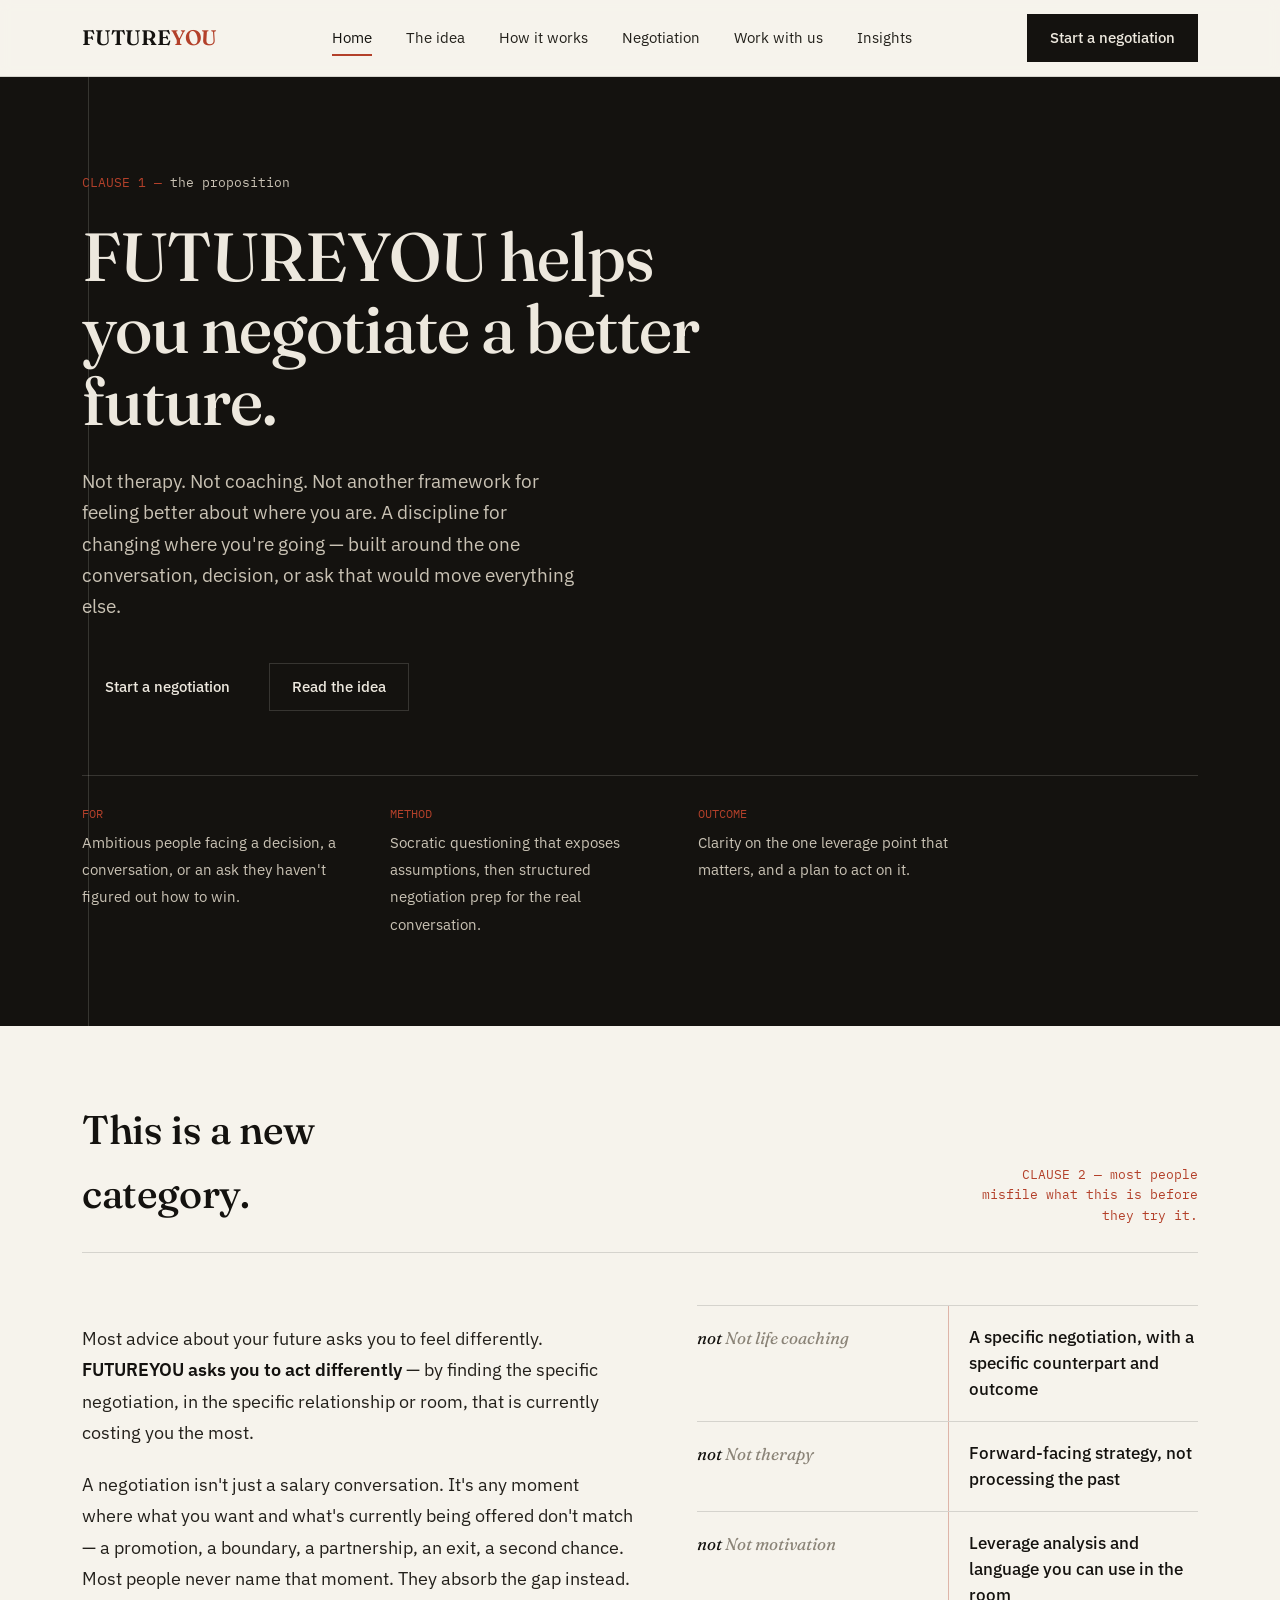
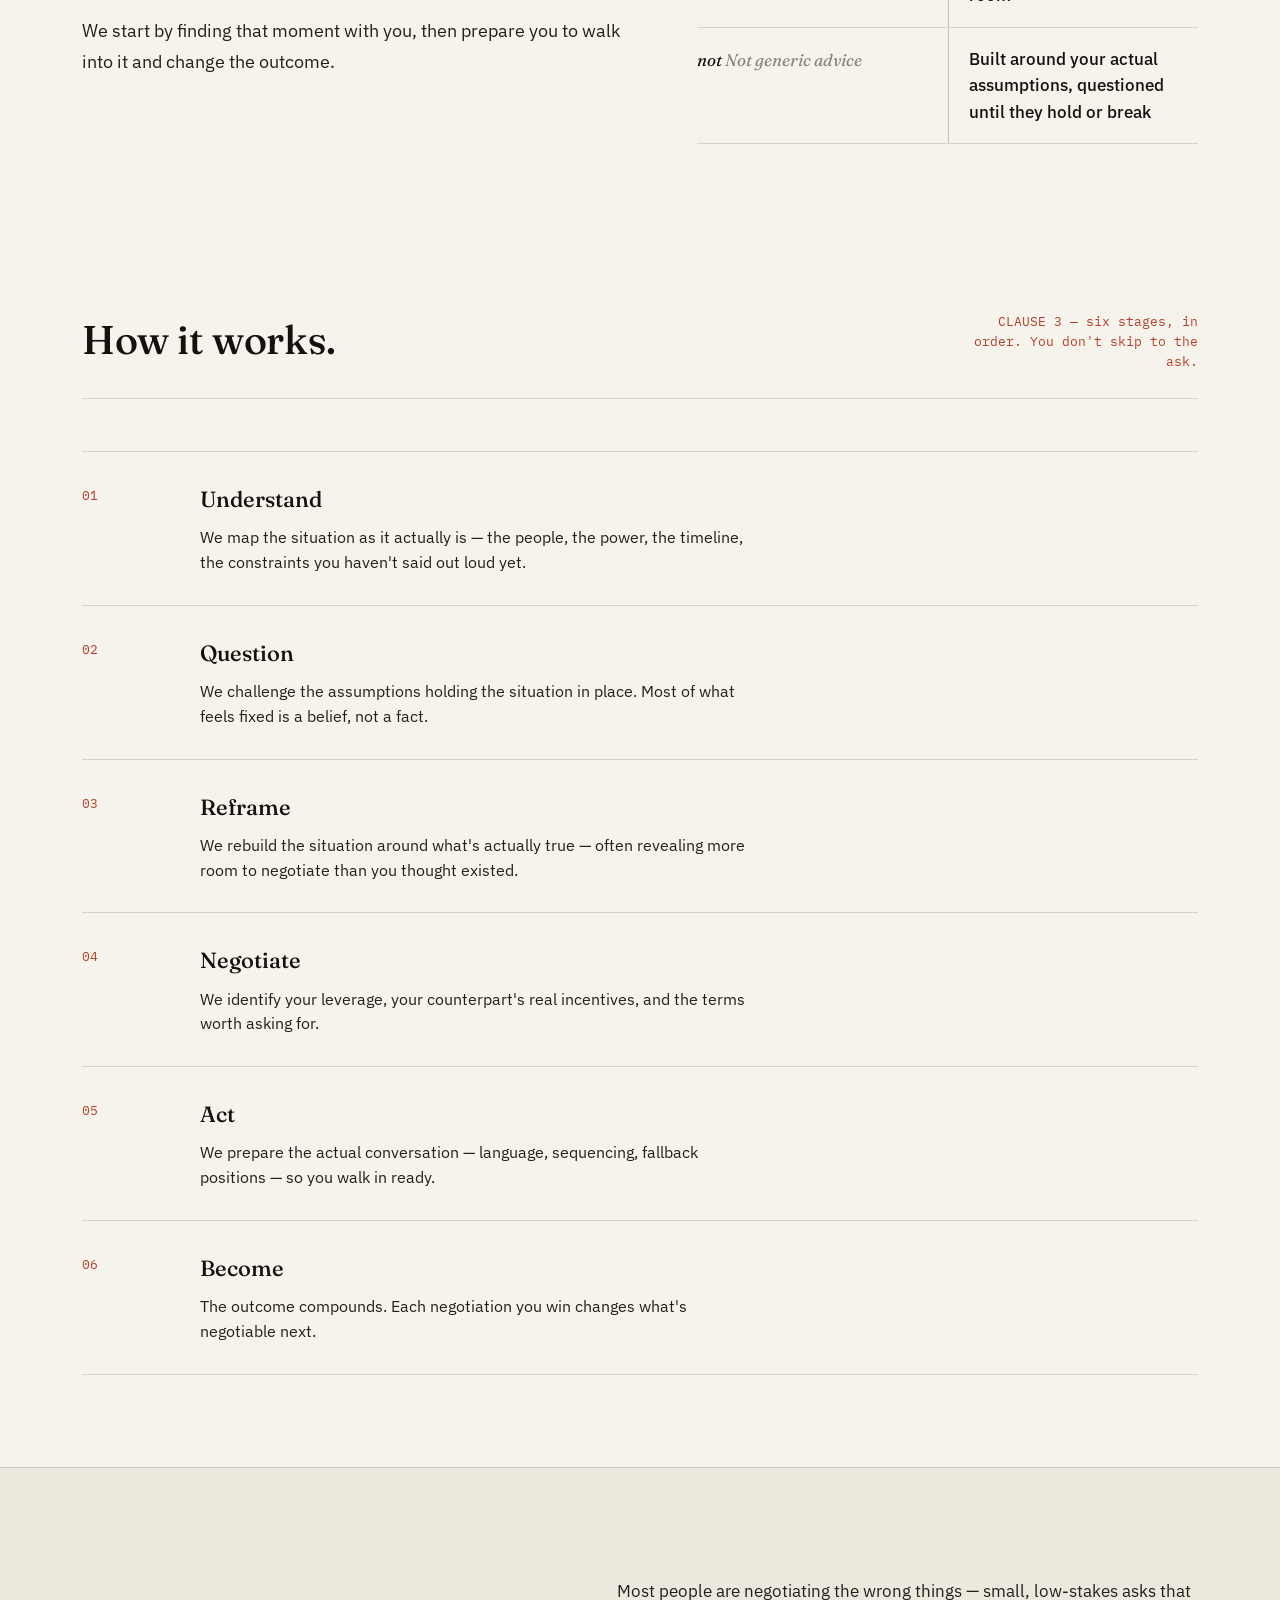
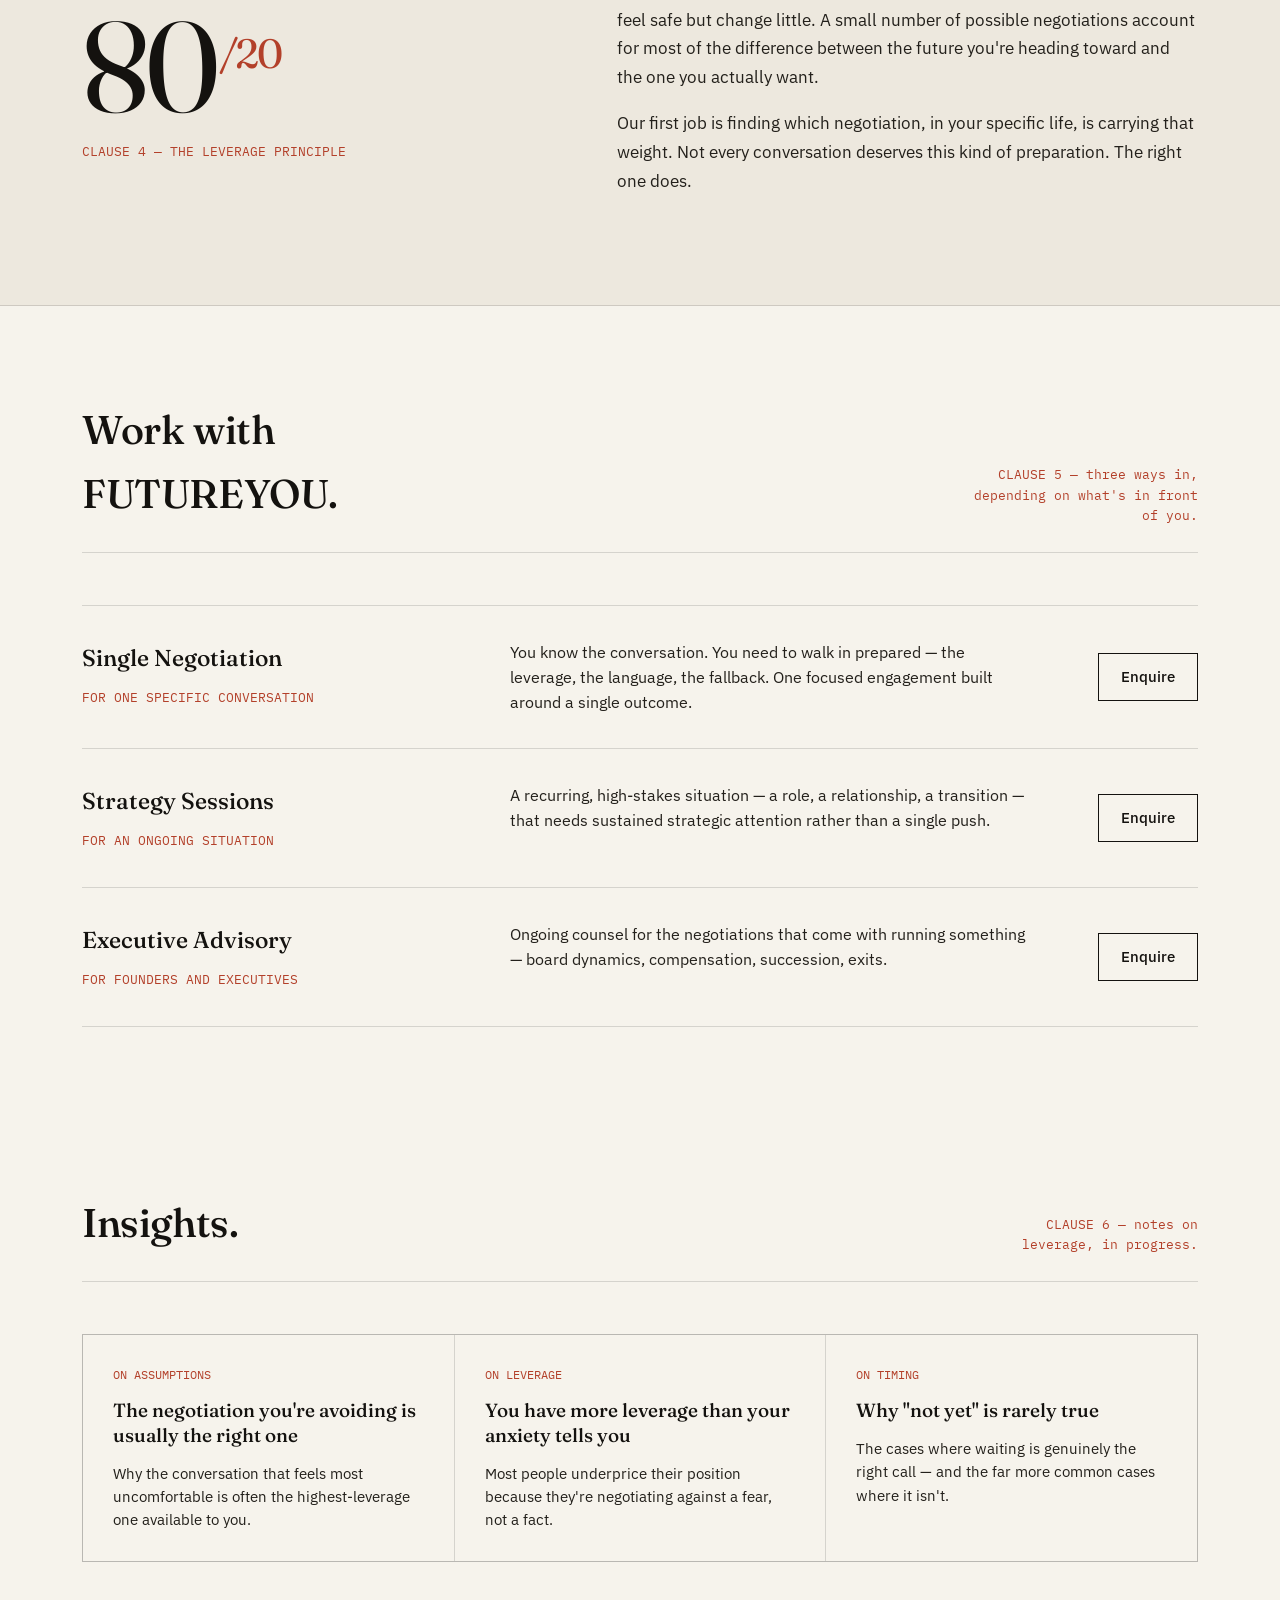
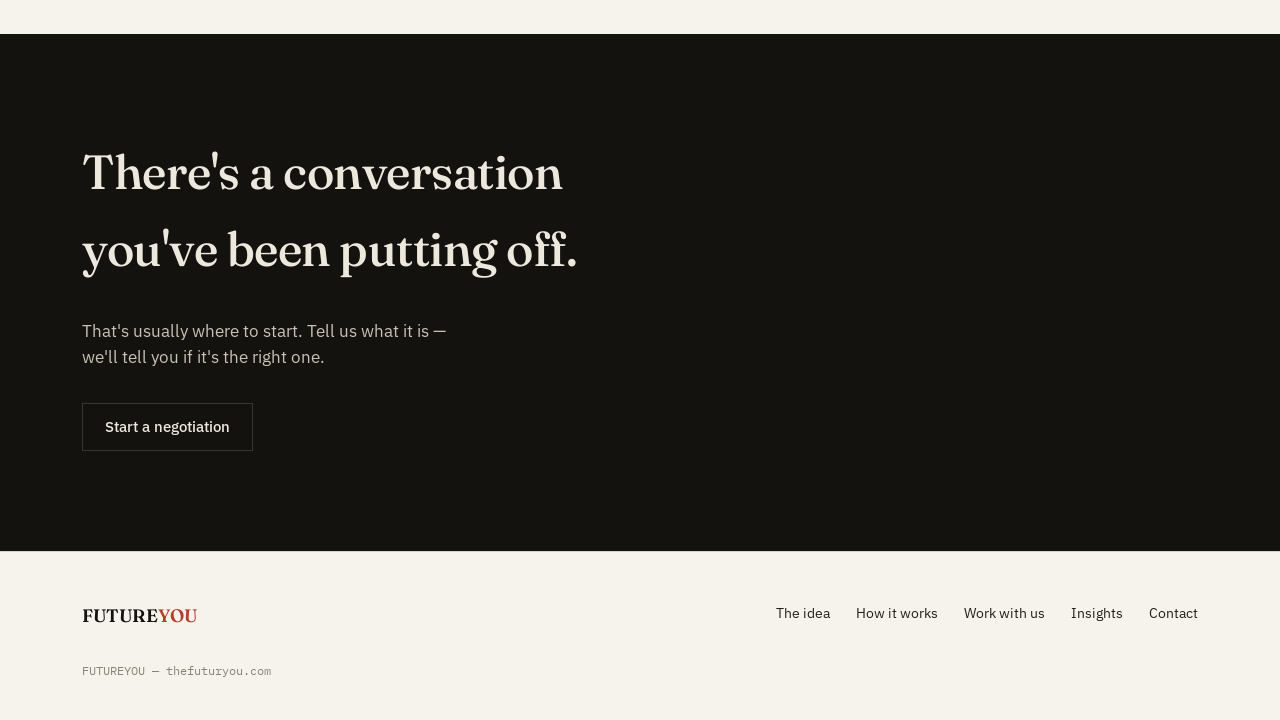
==== index.html @ 46d6e70e "Add files via upload" ====
<!DOCTYPE html>
<html lang="en">
<head>
<meta charset="UTF-8">
<meta name="viewport" content="width=device-width, initial-scale=1.0">
<title>FUTUREYOU — Negotiate a better future</title>
<meta name="description" content="FUTUREYOU helps ambitious people find the one negotiation that changes everything, then prepares them to win it.">
<link rel="preconnect" href="https://fonts.googleapis.com">
<link href="https://fonts.googleapis.com/css2?family=Fraunces:opsz,wght@9..144,400;9..144,500;9..144,600&family=IBM+Plex+Sans:wght@400;500;600&family=IBM+Plex+Mono:wght@400;500&display=swap" rel="stylesheet">
<link rel="stylesheet" href="style.css">
</head>
<body>

<header class="site">
  <div class="wrap nav-row">
    <a class="wordmark" href="index.html">FUTURE<span>YOU</span></a>
    <button class="menu-toggle" aria-expanded="false" aria-controls="nav-links" onclick="const n=document.getElementById('nav-links');const open=n.classList.toggle('open');this.setAttribute('aria-expanded',open);">MENU</button>
    <nav class="links" id="nav-links">
      <a class="current" href="index.html">Home</a>
      <a href="index.html#idea">The idea</a>
      <a href="index.html#how">How it works</a>
      <a href="index.html#negotiation">Negotiation</a>
      <a href="index.html#work">Work with us</a>
      <a href="index.html#insights">Insights</a>
    </nav>
    <a class="btn btn-solid nav-cta" href="contact.html">Start a negotiation</a>
  </div>
</header>

<section class="hero">
  <div class="hero-inner">
    <div class="eyebrow-clause">CLAUSE 1 — <em>the proposition</em></div>
    <h1 class="hero-line">FUTUREYOU helps you negotiate a better future.</h1>
    <p class="hero-sub">Not therapy. Not coaching. Not another framework for feeling better about where you are. A discipline for changing where you're going — built around the one conversation, decision, or ask that would move everything else.</p>
    <div class="hero-actions">
      <a class="btn btn-solid" href="contact.html">Start a negotiation</a>
      <a class="btn btn-ghost-onink" href="#idea">Read the idea</a>
    </div>
    <div class="hero-meta">
      <div>
        <span class="k">FOR</span>
        <span class="v">Ambitious people facing a decision, a conversation, or an ask they haven't figured out how to win.</span>
      </div>
      <div>
        <span class="k">METHOD</span>
        <span class="v">Socratic questioning that exposes assumptions, then structured negotiation prep for the real conversation.</span>
      </div>
      <div>
        <span class="k">OUTCOME</span>
        <span class="v">Clarity on the one leverage point that matters, and a plan to act on it.</span>
      </div>
    </div>
  </div>
</section>

<section class="tight" id="idea">
  <div class="wrap">
    <div class="section-head">
      <h2 class="section-title">This is a new category.</h2>
      <div class="section-note">CLAUSE 2 — most people misfile what this is before they try it.</div>
    </div>
    <div class="idea-grid">
      <div class="idea-copy">
        <p>Most advice about your future asks you to feel differently. <strong>FUTUREYOU asks you to act differently</strong> — by finding the specific negotiation, in the specific relationship or room, that is currently costing you the most.</p>
        <p>A negotiation isn't just a salary conversation. It's any moment where what you want and what's currently being offered don't match — a promotion, a boundary, a partnership, an exit, a second chance. Most people never name that moment. They absorb the gap instead.</p>
        <p>We start by finding that moment with you, then prepare you to walk into it and change the outcome.</p>
      </div>
      <div class="not-table">
        <div class="not-row"><div class="no">Not life coaching</div><div class="yes">A specific negotiation, with a specific counterpart and outcome</div></div>
        <div class="not-row"><div class="no">Not therapy</div><div class="yes">Forward-facing strategy, not processing the past</div></div>
        <div class="not-row"><div class="no">Not motivation</div><div class="yes">Leverage analysis and language you can use in the room</div></div>
        <div class="not-row"><div class="no">Not generic advice</div><div class="yes">Built around your actual assumptions, questioned until they hold or break</div></div>
      </div>
    </div>
  </div>
</section>

<section id="how">
  <div class="wrap">
    <div class="section-head">
      <h2 class="section-title">How it works.</h2>
      <div class="section-note">CLAUSE 3 — six stages, in order. You don't skip to the ask.</div>
    </div>
    <div class="process-list">
      <div class="process-item">
        <div class="num">01</div>
        <div><h3>Understand</h3><p>We map the situation as it actually is — the people, the power, the timeline, the constraints you haven't said out loud yet.</p></div>
      </div>
      <div class="process-item">
        <div class="num">02</div>
        <div><h3>Question</h3><p>We challenge the assumptions holding the situation in place. Most of what feels fixed is a belief, not a fact.</p></div>
      </div>
      <div class="process-item">
        <div class="num">03</div>
        <div><h3>Reframe</h3><p>We rebuild the situation around what's actually true — often revealing more room to negotiate than you thought existed.</p></div>
      </div>
      <div class="process-item">
        <div class="num">04</div>
        <div><h3>Negotiate</h3><p>We identify your leverage, your counterpart's real incentives, and the terms worth asking for.</p></div>
      </div>
      <div class="process-item">
        <div class="num">05</div>
        <div><h3>Act</h3><p>We prepare the actual conversation — language, sequencing, fallback positions — so you walk in ready.</p></div>
      </div>
      <div class="process-item">
        <div class="num">06</div>
        <div><h3>Become</h3><p>The outcome compounds. Each negotiation you win changes what's negotiable next.</p></div>
      </div>
    </div>
  </div>
</section>

<section class="leverage" id="negotiation">
  <div class="wrap">
    <div class="leverage-grid">
      <div>
        <p class="big-stat">80<sup>/20</sup></p>
        <span class="leverage-label">CLAUSE 4 — THE LEVERAGE PRINCIPLE</span>
      </div>
      <div class="leverage-copy">
        <p>Most people are negotiating the wrong things — small, low-stakes asks that feel safe but change little. A small number of possible negotiations account for most of the difference between the future you're heading toward and the one you actually want.</p>
        <p>Our first job is finding which negotiation, in your specific life, is carrying that weight. Not every conversation deserves this kind of preparation. The right one does.</p>
      </div>
    </div>
  </div>
</section>

<section id="work">
  <div class="wrap">
    <div class="section-head">
      <h2 class="section-title">Work with FUTUREYOU.</h2>
      <div class="section-note">CLAUSE 5 — three ways in, depending on what's in front of you.</div>
    </div>
    <div class="offer-list">
      <div class="offer">
        <div>
          <p class="name">Single Negotiation</p>
          <span class="for">FOR ONE SPECIFIC CONVERSATION</span>
        </div>
        <p class="desc">You know the conversation. You need to walk in prepared — the leverage, the language, the fallback. One focused engagement built around a single outcome.</p>
        <a class="btn cta" href="contact.html">Enquire</a>
      </div>
      <div class="offer">
        <div>
          <p class="name">Strategy Sessions</p>
          <span class="for">FOR AN ONGOING SITUATION</span>
        </div>
        <p class="desc">A recurring, high-stakes situation — a role, a relationship, a transition — that needs sustained strategic attention rather than a single push.</p>
        <a class="btn cta" href="contact.html">Enquire</a>
      </div>
      <div class="offer">
        <div>
          <p class="name">Executive Advisory</p>
          <span class="for">FOR FOUNDERS AND EXECUTIVES</span>
        </div>
        <p class="desc">Ongoing counsel for the negotiations that come with running something — board dynamics, compensation, succession, exits.</p>
        <a class="btn cta" href="contact.html">Enquire</a>
      </div>
    </div>
  </div>
</section>

<section class="tight" id="insights">
  <div class="wrap">
    <div class="section-head">
      <h2 class="section-title">Insights.</h2>
      <div class="section-note">CLAUSE 6 — notes on leverage, in progress.</div>
    </div>
    <div class="insights-grid">
      <div class="insight-card">
        <span class="insight-tag">ON ASSUMPTIONS</span>
        <h3>The negotiation you're avoiding is usually the right one</h3>
        <p>Why the conversation that feels most uncomfortable is often the highest-leverage one available to you.</p>
      </div>
      <div class="insight-card">
        <span class="insight-tag">ON LEVERAGE</span>
        <h3>You have more leverage than your anxiety tells you</h3>
        <p>Most people underprice their position because they're negotiating against a fear, not a fact.</p>
      </div>
      <div class="insight-card">
        <span class="insight-tag">ON TIMING</span>
        <h3>Why "not yet" is rarely true</h3>
        <p>The cases where waiting is genuinely the right call — and the far more common cases where it isn't.</p>
      </div>
    </div>
  </div>
</section>

<section class="closing">
  <div class="wrap closing-row">
    <div>
      <h2>There's a conversation you've been putting off.</h2>
      <p class="sub">That's usually where to start. Tell us what it is — we'll tell you if it's the right one.</p>
      <a class="btn btn-ghost-onink" href="contact.html">Start a negotiation</a>
    </div>
  </div>
</section>

<footer class="site">
  <div class="wrap">
    <div class="footer-row">
      <div class="footer-wordmark">FUTURE<span>YOU</span></div>
      <div class="footer-links">
        <a href="index.html#idea">The idea</a>
        <a href="index.html#how">How it works</a>
        <a href="index.html#work">Work with us</a>
        <a href="index.html#insights">Insights</a>
        <a href="contact.html">Contact</a>
      </div>
    </div>
    <div class="footer-meta">FUTUREYOU — thefuturyou.com</div>
  </div>
</footer>

</body>
</html>
---- style.css ----
/* ============================================================
   FUTUREYOU — shared stylesheet
   Palette: ink / stone / redline
   Type: Fraunces (display/serif) + IBM Plex Sans (body) + IBM Plex Mono (labels)
   ============================================================ */

:root {
  --ink:        #14120F;
  --ink-soft:   #23201B;
  --stone:      #EDE8DE;
  --stone-dim:  #C9C2B4;
  --paper:      #F6F3EC;
  --redline:    #B3402A;
  --redline-dim: rgba(179, 64, 42, 0.35);
  --line:       rgba(20, 18, 15, 0.14);
  --line-on-ink: rgba(237, 232, 222, 0.16);

  --serif: 'Fraunces', Georgia, serif;
  --sans:  'IBM Plex Sans', -apple-system, BlinkMacSystemFont, sans-serif;
  --mono:  'IBM Plex Mono', ui-monospace, SFMono-Regular, monospace;

  --measure: 62ch;
}

* { box-sizing: border-box; }
html { scroll-behavior: smooth; }

@media (prefers-reduced-motion: reduce) {
  html { scroll-behavior: auto; }
  *, *::before, *::after {
    animation-duration: 0.001ms !important;
    animation-iteration-count: 1 !important;
    transition-duration: 0.001ms !important;
  }
}

body {
  margin: 0;
  background: var(--paper);
  color: var(--ink);
  font-family: var(--sans);
  font-size: 17px;
  line-height: 1.6;
  -webkit-font-smoothing: antialiased;
}

a { color: inherit; }
img { max-width: 100%; display: block; }

::selection { background: var(--redline); color: var(--stone); }

:focus-visible {
  outline: 2px solid var(--redline);
  outline-offset: 3px;
}

.wrap {
  max-width: 1180px;
  margin: 0 auto;
  padding: 0 32px;
}

@media (max-width: 640px) {
  .wrap { padding: 0 20px; }
}

/* ---------- clause numbering (margin motif) ---------- */
.clause {
  position: relative;
}
.clause-no {
  font-family: var(--mono);
  font-size: 13px;
  color: var(--redline);
  letter-spacing: 0.02em;
}

/* ---------- header / nav ---------- */
header.site {
  position: sticky;
  top: 0;
  z-index: 40;
  background: rgba(246, 243, 236, 0.92);
  backdrop-filter: blur(6px);
  border-bottom: 1px solid var(--line);
}
.nav-row {
  display: flex;
  align-items: center;
  justify-content: space-between;
  height: 76px;
}
.wordmark {
  font-family: var(--serif);
  font-weight: 600;
  font-size: 21px;
  letter-spacing: -0.01em;
  text-decoration: none;
  color: var(--ink);
}
.wordmark span { color: var(--redline); }

nav.links {
  display: flex;
  gap: 34px;
  align-items: center;
}
nav.links a {
  font-family: var(--sans);
  font-size: 15px;
  text-decoration: none;
  color: var(--ink-soft);
  position: relative;
  padding: 4px 0;
}
nav.links a:hover { color: var(--ink); }
nav.links a.current { color: var(--ink); }
nav.links a.current::after {
  content: "";
  position: absolute;
  left: 0; right: 0; bottom: -2px;
  height: 2px;
  background: var(--redline);
}

.btn {
  display: inline-flex;
  align-items: center;
  gap: 8px;
  font-family: var(--sans);
  font-size: 15px;
  font-weight: 500;
  text-decoration: none;
  padding: 11px 22px;
  border: 1px solid var(--ink);
  color: var(--ink);
  transition: background 160ms ease, color 160ms ease, border-color 160ms ease;
}
.btn:hover { background: var(--ink); color: var(--stone); }

.btn-solid {
  background: var(--ink);
  color: var(--stone);
}
.btn-solid:hover { background: var(--redline); border-color: var(--redline); color: var(--stone); }

.btn-ghost-onink {
  border-color: var(--line-on-ink);
  color: var(--stone);
}
.btn-ghost-onink:hover { background: var(--redline); border-color: var(--redline); color: var(--stone); }

.nav-cta { display: none; }
@media (min-width: 720px) { .nav-cta { display: inline-flex; } }

.menu-toggle {
  display: inline-flex;
  background: none;
  border: 1px solid var(--ink);
  padding: 8px 12px;
  font-family: var(--mono);
  font-size: 13px;
  cursor: pointer;
}
@media (min-width: 900px) { .menu-toggle { display: none; } nav.links { display: flex; } }
@media (max-width: 899px) {
  nav.links {
    display: none;
    position: absolute;
    top: 76px; left: 0; right: 0;
    background: var(--paper);
    border-bottom: 1px solid var(--line);
    flex-direction: column;
    align-items: flex-start;
    gap: 0;
    padding: 8px 20px 20px;
  }
  nav.links.open { display: flex; }
  nav.links a { width: 100%; padding: 12px 0; border-bottom: 1px solid var(--line); }
}

/* ---------- hero ---------- */
.hero {
  background: var(--ink);
  color: var(--stone);
  padding: 96px 0 88px;
  position: relative;
  overflow: hidden;
}
.hero::before {
  content: "";
  position: absolute;
  top: 0; right: 0;
  width: 1px; height: 100%;
  background: var(--line-on-ink);
  left: 88px;
}
@media (max-width: 720px) { .hero::before { display: none; } }

.hero-inner { max-width: 1180px; margin: 0 auto; padding: 0 32px; }
@media (max-width: 640px) { .hero-inner { padding: 0 20px; } }

.eyebrow-clause {
  font-family: var(--mono);
  font-size: 13px;
  color: var(--redline);
  margin-bottom: 26px;
}
.eyebrow-clause em { font-style: normal; color: var(--stone-dim); }

h1.hero-line {
  font-family: var(--serif);
  font-weight: 500;
  font-size: clamp(38px, 6vw, 68px);
  line-height: 1.06;
  letter-spacing: -0.015em;
  margin: 0 0 30px;
  max-width: 15ch;
}

.hero-sub {
  font-size: 19px;
  line-height: 1.65;
  color: var(--stone-dim);
  max-width: 46ch;
  margin: 0 0 40px;
}

.hero-actions { display: flex; gap: 16px; flex-wrap: wrap; align-items: center; }

.hero-meta {
  margin-top: 64px;
  padding-top: 28px;
  border-top: 1px solid var(--line-on-ink);
  display: flex;
  gap: 48px;
  flex-wrap: wrap;
}
.hero-meta div { max-width: 26ch; }
.hero-meta .k {
  font-family: var(--mono);
  font-size: 12px;
  color: var(--redline);
  display: block;
  margin-bottom: 6px;
}
.hero-meta .v { font-size: 14.5px; color: var(--stone-dim); }

/* ---------- section shell ---------- */
section { padding: 92px 0; }
section.tight { padding: 72px 0; }
.section-head {
  display: flex;
  justify-content: space-between;
  align-items: flex-end;
  gap: 40px;
  margin-bottom: 52px;
  border-bottom: 1px solid var(--line);
  padding-bottom: 26px;
}
h2.section-title {
  font-family: var(--serif);
  font-weight: 500;
  font-size: clamp(28px, 3.4vw, 40px);
  letter-spacing: -0.01em;
  margin: 0;
  max-width: 14ch;
}
.section-note {
  font-family: var(--mono);
  font-size: 13px;
  color: var(--redline);
  max-width: 28ch;
  text-align: right;
  line-height: 1.55;
}
@media (max-width: 720px) {
  .section-head { flex-direction: column; align-items: flex-start; }
  .section-note { text-align: left; }
}

/* ---------- the idea / differentiation ---------- */
.idea-grid {
  display: grid;
  grid-template-columns: 1.1fr 1fr;
  gap: 64px;
}
@media (max-width: 860px) { .idea-grid { grid-template-columns: 1fr; gap: 40px; } }

.idea-copy p {
  font-size: 18px;
  line-height: 1.75;
  max-width: var(--measure);
  color: var(--ink-soft);
}
.idea-copy p + p { margin-top: 20px; }
.idea-copy strong { color: var(--ink); font-weight: 600; }

.not-table {
  border-top: 1px solid var(--line);
}
.not-row {
  display: grid;
  grid-template-columns: 1fr 1fr;
  border-bottom: 1px solid var(--line);
}
.not-row > div { padding: 18px 0; }
.not-row .no { color: var(--stone-dim); }
.not-row .no::before { content: "not "; color: var(--ink); font-style: italic; }
.not-row .no {
  font-family: var(--serif);
  font-style: italic;
  font-size: 17px;
  color: #8a8377;
  padding-right: 20px;
}
.not-row .yes {
  font-family: var(--sans);
  font-weight: 500;
  font-size: 16.5px;
  border-left: 1px solid var(--redline-dim);
  padding-left: 20px;
}

/* ---------- process (six stages) ---------- */
.process-list { border-top: 1px solid var(--line); }
.process-item {
  display: grid;
  grid-template-columns: 90px 1fr;
  gap: 28px;
  padding: 30px 0;
  border-bottom: 1px solid var(--line);
}
.process-item .num {
  font-family: var(--mono);
  font-size: 13px;
  color: var(--redline);
  padding-top: 4px;
}
.process-item h3 {
  font-family: var(--serif);
  font-weight: 500;
  font-size: 22px;
  margin: 0 0 8px;
}
.process-item p {
  margin: 0;
  color: var(--ink-soft);
  max-width: 56ch;
  font-size: 15.5px;
}
@media (max-width: 600px) {
  .process-item { grid-template-columns: 1fr; gap: 8px; }
}

/* ---------- 80/20 leverage section ---------- */
.leverage {
  background: var(--stone);
  border-top: 1px solid var(--line);
  border-bottom: 1px solid var(--line);
}
.leverage-grid {
  display: grid;
  grid-template-columns: 0.9fr 1.1fr;
  gap: 60px;
  align-items: center;
}
@media (max-width: 860px) { .leverage-grid { grid-template-columns: 1fr; gap: 36px; } }

.big-stat {
  font-family: var(--serif);
  font-size: clamp(64px, 11vw, 128px);
  line-height: 0.9;
  letter-spacing: -0.02em;
  color: var(--ink);
  margin: 0;
}
.big-stat sup { font-size: 0.32em; color: var(--redline); top: -0.5em; }
.leverage-copy p {
  font-size: 17px;
  line-height: 1.7;
  color: var(--ink-soft);
  max-width: var(--measure);
}
.leverage-label {
  font-family: var(--mono);
  font-size: 13px;
  color: var(--redline);
  margin-top: 18px;
  display: block;
}

/* ---------- offers ---------- */
.offer-list { border-top: 1px solid var(--line); }
.offer {
  display: grid;
  grid-template-columns: 1fr 1.4fr auto;
  gap: 30px;
  align-items: start;
  padding: 34px 0;
  border-bottom: 1px solid var(--line);
}
.offer .name {
  font-family: var(--serif);
  font-size: 23px;
  font-weight: 500;
  margin: 0 0 6px;
}
.offer .for {
  font-family: var(--mono);
  font-size: 12.5px;
  color: var(--redline);
}
.offer .desc {
  font-size: 15.5px;
  color: var(--ink-soft);
  max-width: 52ch;
  margin: 0;
}
.offer .cta { align-self: center; }
@media (max-width: 780px) {
  .offer { grid-template-columns: 1fr; }
  .offer .cta { margin-top: 6px; }
}

/* ---------- insights teaser ---------- */
.insights-grid {
  display: grid;
  grid-template-columns: repeat(3, 1fr);
  gap: 1px;
  background: var(--line);
  border: 1px solid var(--line);
}
.insight-card {
  background: var(--paper);
  padding: 30px;
  display: flex;
  flex-direction: column;
  gap: 14px;
}
.insight-tag {
  font-family: var(--mono);
  font-size: 12px;
  color: var(--redline);
}
.insight-card h3 {
  font-family: var(--serif);
  font-size: 19px;
  font-weight: 500;
  margin: 0;
  line-height: 1.3;
}
.insight-card p { margin: 0; font-size: 14.5px; color: var(--ink-soft); }
@media (max-width: 860px) { .insights-grid { grid-template-columns: 1fr; } }

/* ---------- closing CTA band ---------- */
.closing {
  background: var(--ink);
  color: var(--stone);
  padding: 100px 0;
  text-align: left;
}
.closing h2 {
  font-family: var(--serif);
  font-weight: 500;
  font-size: clamp(30px, 4.4vw, 48px);
  max-width: 16ch;
  margin: 0 0 30px;
  letter-spacing: -0.01em;
}
.closing-row {
  display: flex;
  justify-content: space-between;
  align-items: flex-end;
  gap: 40px;
  flex-wrap: wrap;
}
.closing p.sub {
  color: var(--stone-dim);
  max-width: 40ch;
  font-size: 16.5px;
  margin: 0 0 32px;
}

/* ---------- footer ---------- */
footer.site {
  border-top: 1px solid var(--line);
  padding: 50px 0 40px;
}
.footer-row {
  display: flex;
  justify-content: space-between;
  flex-wrap: wrap;
  gap: 24px;
  align-items: flex-start;
}
.footer-wordmark {
  font-family: var(--serif);
  font-size: 18px;
  font-weight: 600;
}
.footer-wordmark span { color: var(--redline); }
.footer-links { display: flex; gap: 26px; flex-wrap: wrap; }
.footer-links a { font-size: 14px; text-decoration: none; color: var(--ink-soft); }
.footer-links a:hover { color: var(--ink); }
.footer-meta {
  font-family: var(--mono);
  font-size: 12px;
  color: #8a8377;
  margin-top: 30px;
}

/* ---------- contact page ---------- */
.contact-hero {
  background: var(--ink);
  color: var(--stone);
  padding: 76px 0 64px;
}
.contact-hero h1 {
  font-family: var(--serif);
  font-weight: 500;
  font-size: clamp(32px, 5vw, 52px);
  max-width: 14ch;
  margin: 0 0 20px;
  letter-spacing: -0.01em;
}
.contact-hero p {
  color: var(--stone-dim);
  max-width: 44ch;
  font-size: 17px;
  line-height: 1.6;
}

.contact-grid {
  display: grid;
  grid-template-columns: 1.2fr 0.8fr;
  gap: 64px;
}
@media (max-width: 900px) { .contact-grid { grid-template-columns: 1fr; gap: 48px; } }

form.contact-form { border-top: 1px solid var(--line); }
.field {
  padding: 22px 0;
  border-bottom: 1px solid var(--line);
}
.field label {
  display: block;
  font-family: var(--mono);
  font-size: 12.5px;
  color: var(--redline);
  margin-bottom: 10px;
}
.field input, .field select, .field textarea {
  width: 100%;
  border: none;
  background: transparent;
  font-family: var(--sans);
  font-size: 17px;
  color: var(--ink);
  padding: 4px 0;
}
.field input:focus, .field select:focus, .field textarea:focus { outline: none; }
.field textarea { resize: vertical; min-height: 88px; }
.field select { appearance: none; -webkit-appearance: none; cursor: pointer; }

.form-submit { margin-top: 30px; }
.form-note { font-size: 13px; color: #8a8377; margin-top: 14px; }

.side-block { padding-top: 4px; }
.side-block h3 {
  font-family: var(--mono);
  font-size: 13px;
  color: var(--redline);
  margin: 0 0 18px;
}
.side-block ul { margin: 0 0 40px; padding: 0; list-style: none; }
.side-block li {
  padding: 14px 0;
  border-bottom: 1px solid var(--line);
  font-size: 15px;
  color: var(--ink-soft);
  display: flex;
  gap: 12px;
}
.side-block li .n { font-family: var(--mono); font-size: 12.5px; color: var(--stone-dim); background:var(--ink); padding:1px 6px; }
.side-block .direct {
  font-family: var(--serif);
  font-size: 19px;
}
.side-block .direct a { color: var(--redline); text-decoration: none; }
.side-block .direct a:hover { text-decoration: underline; }
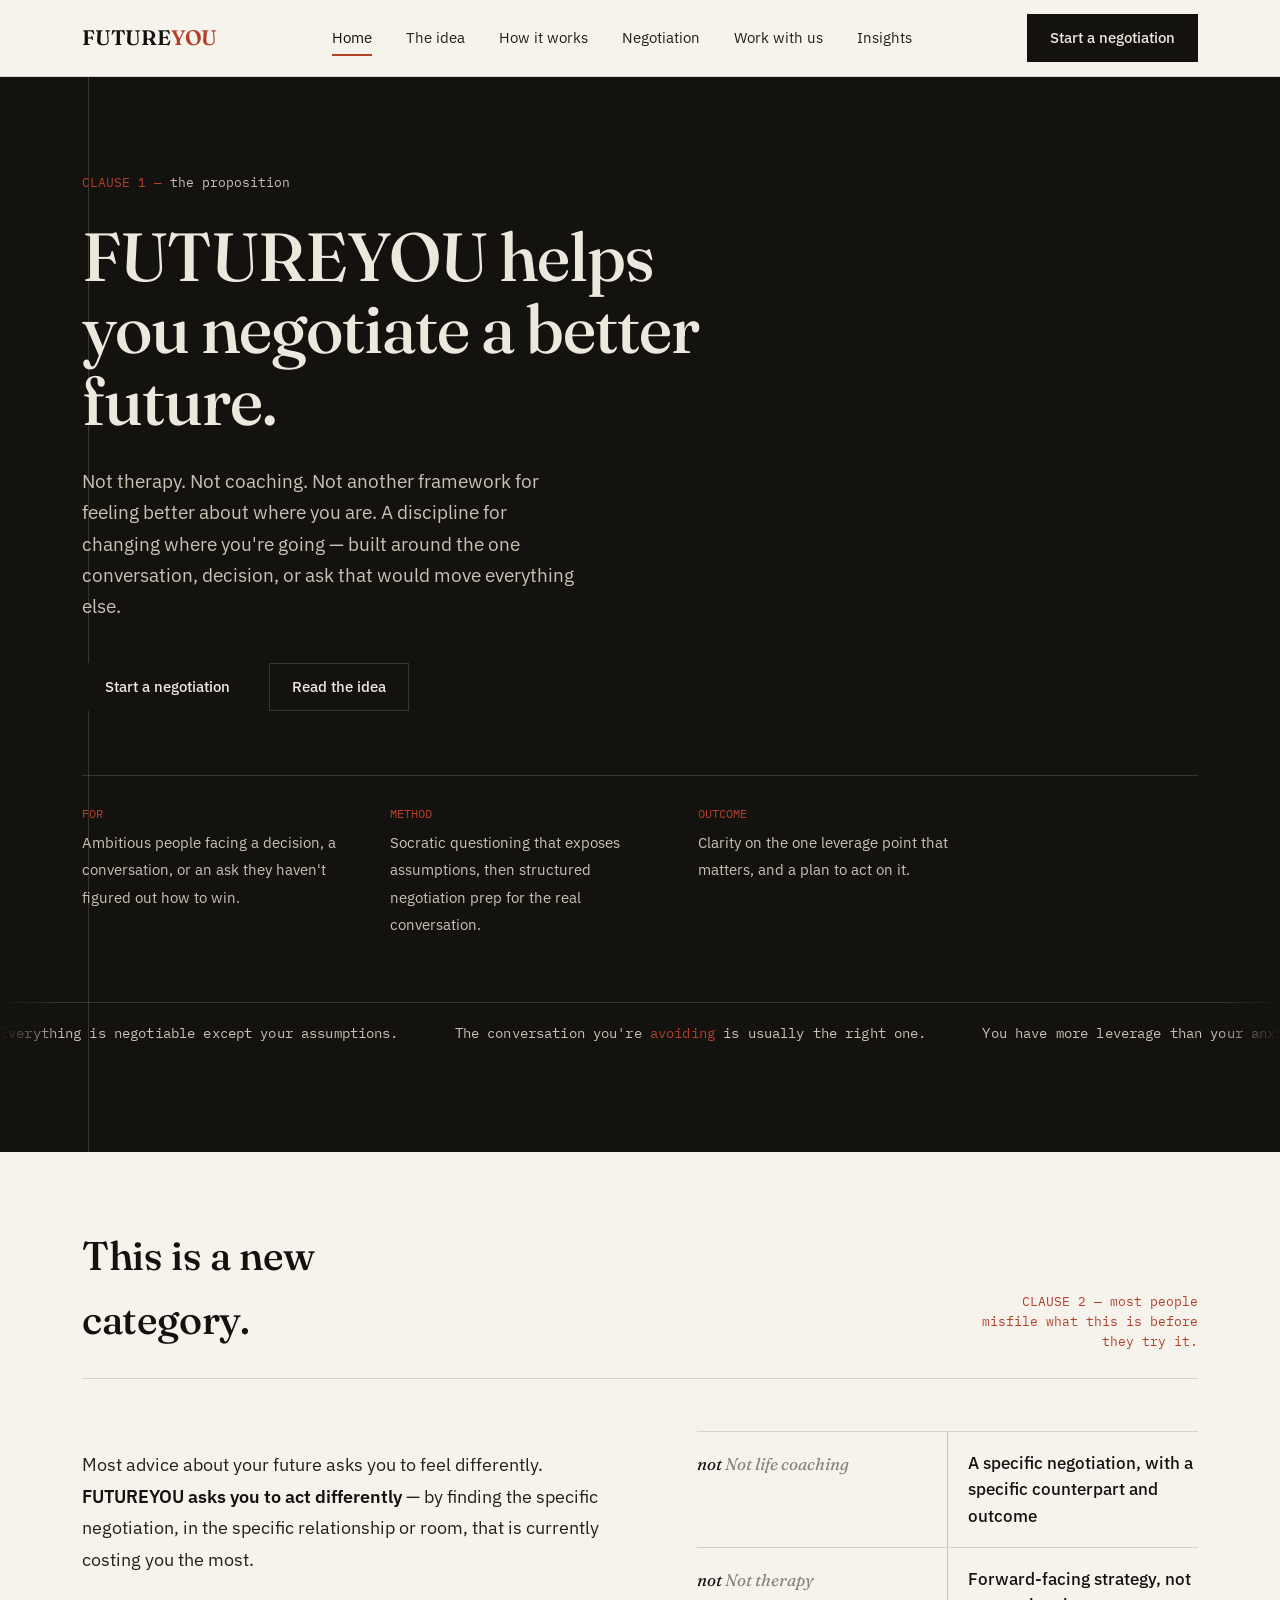
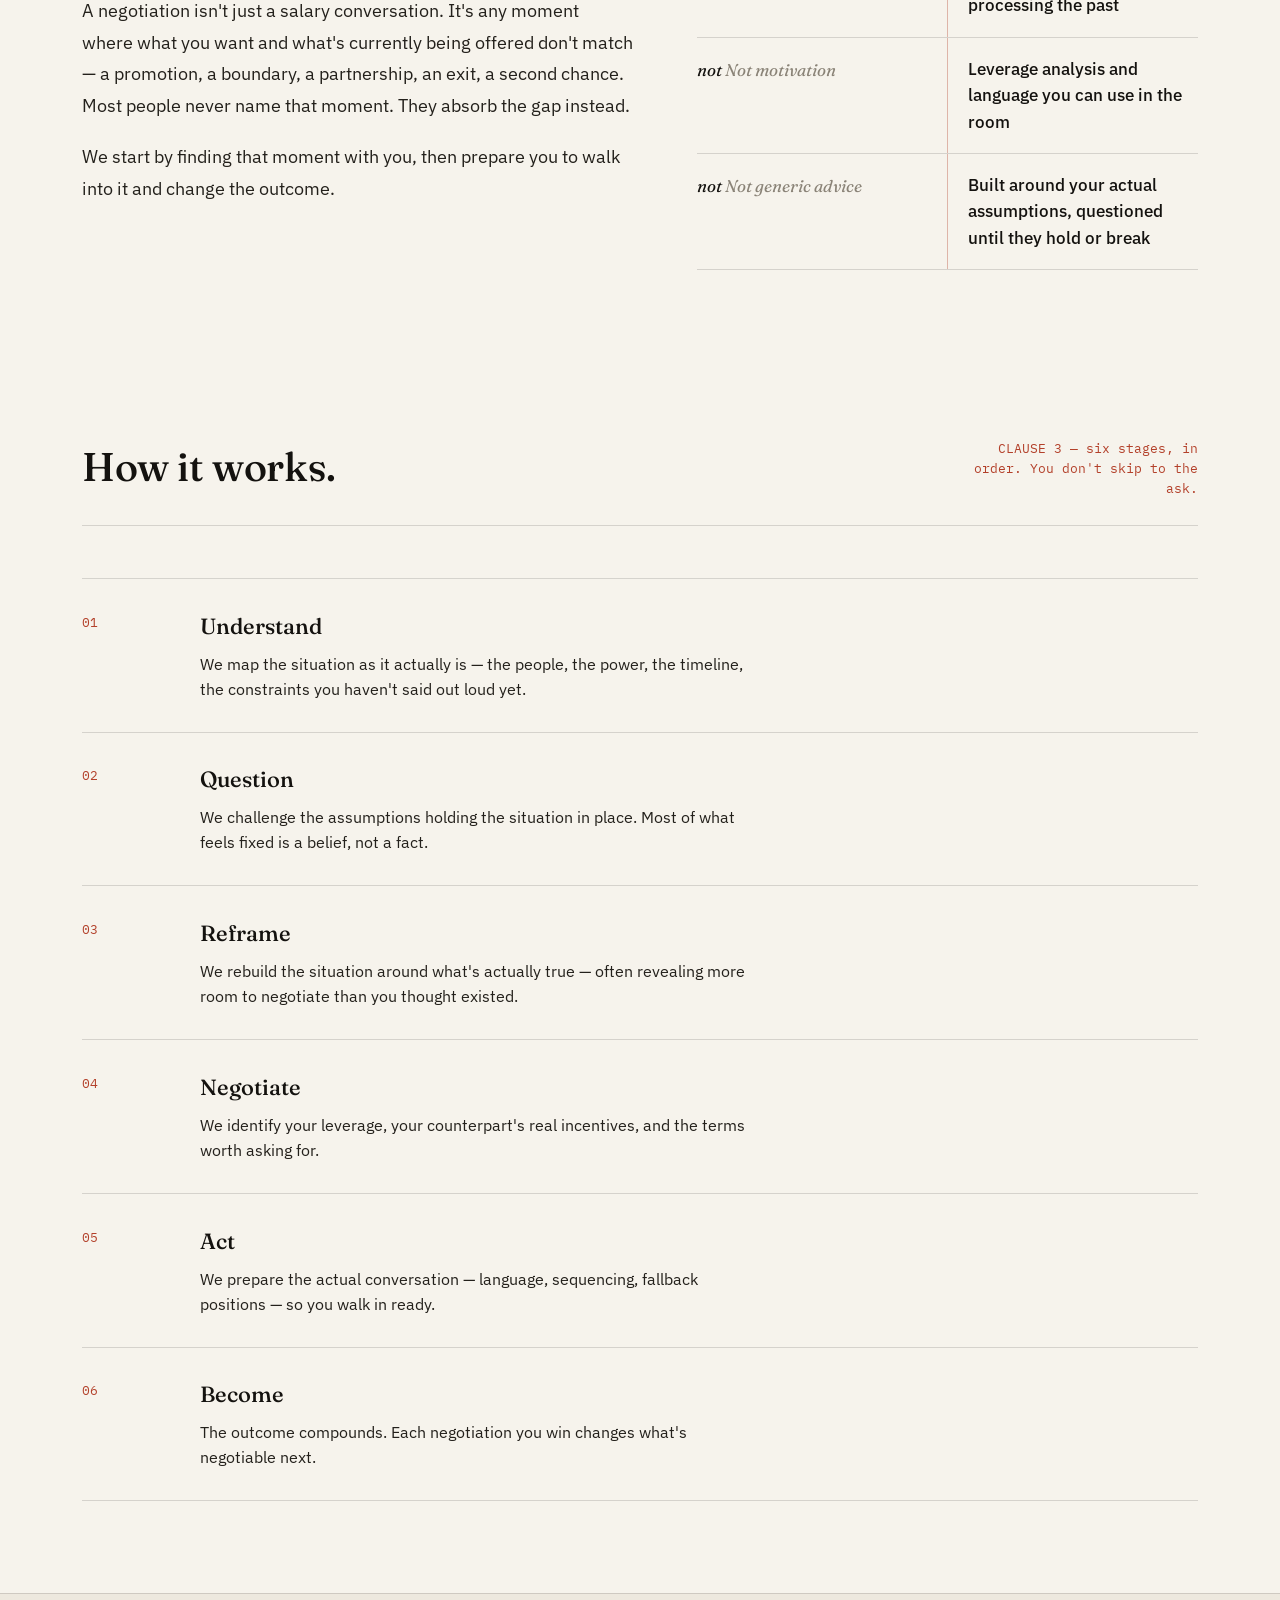
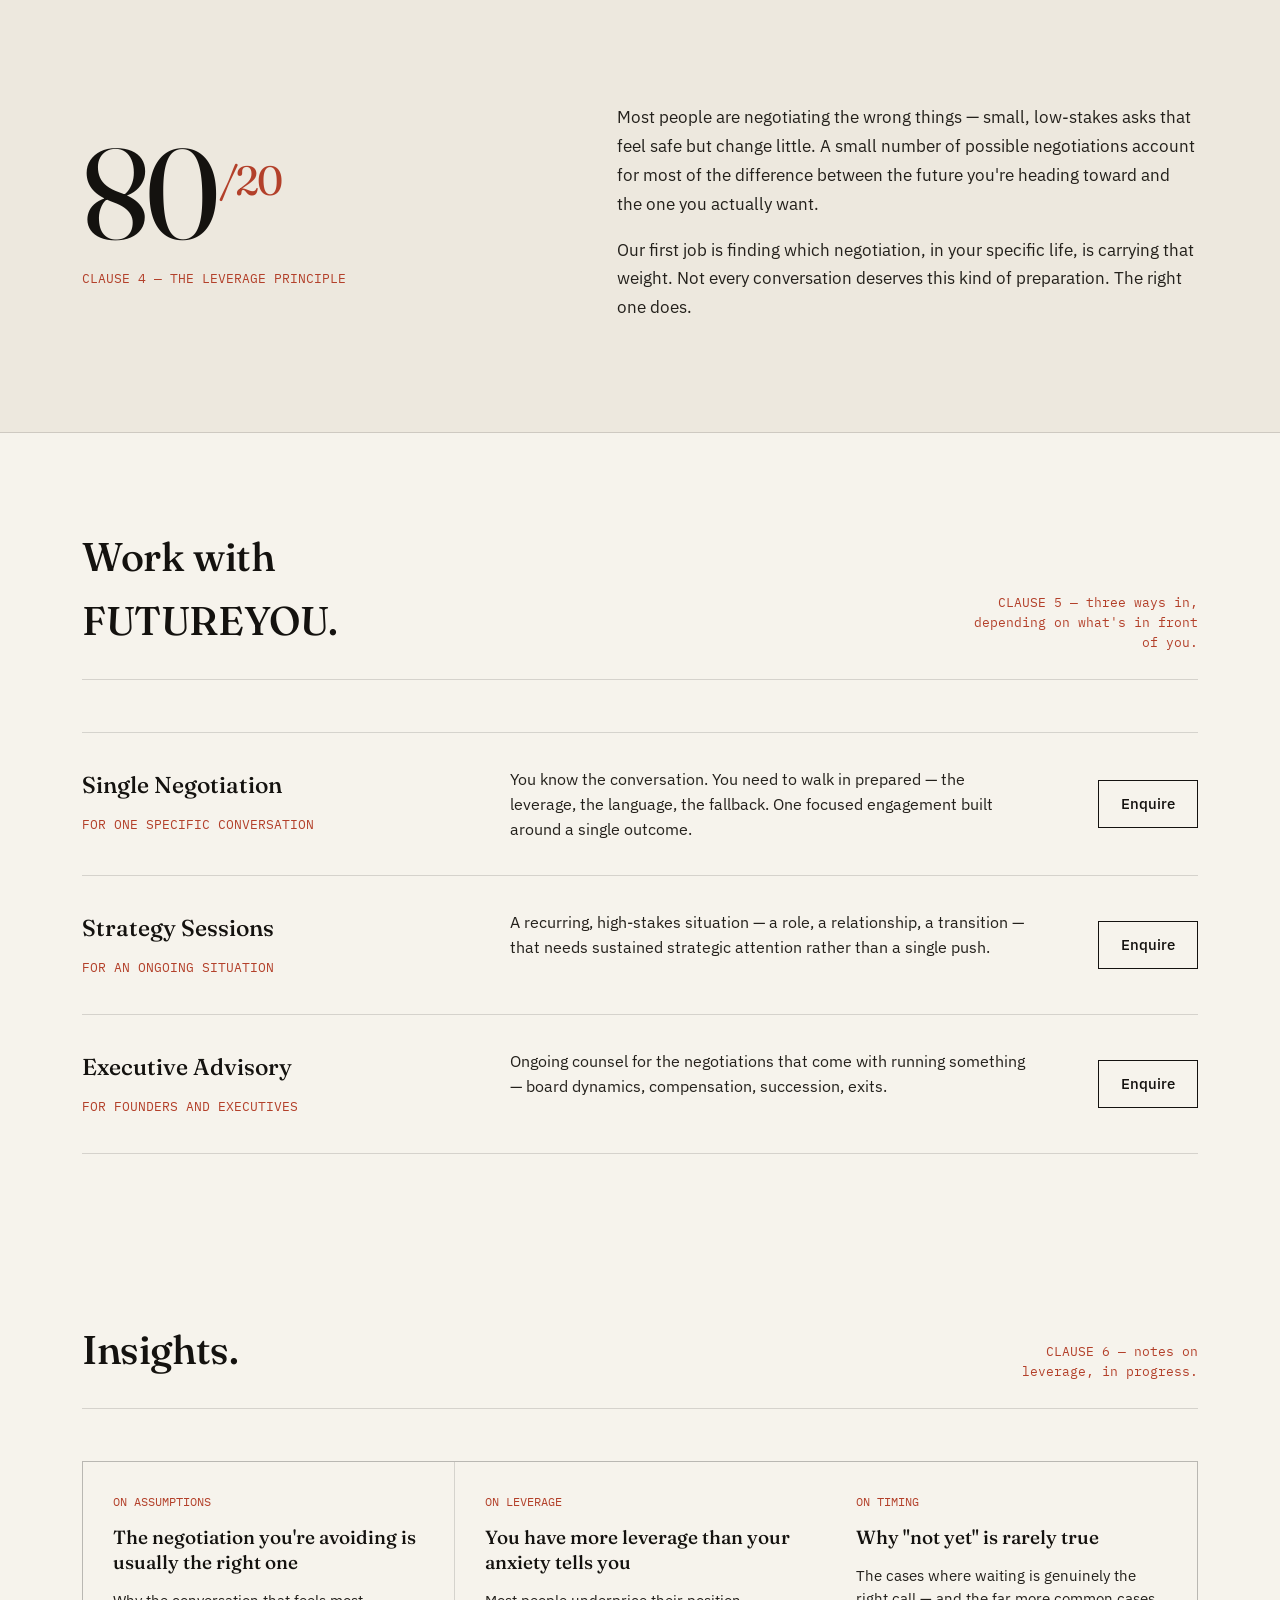
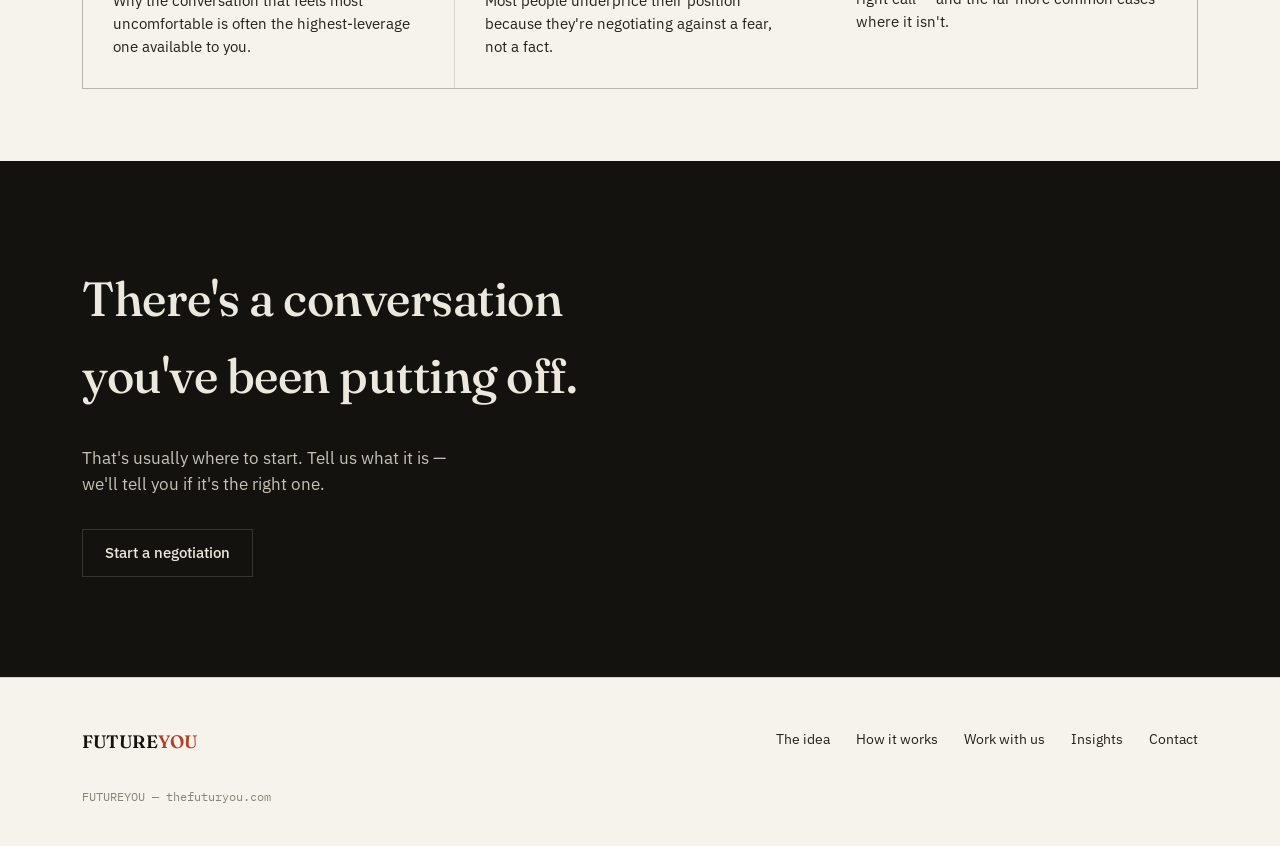
==== commit 9376d8f2: "Add files via upload “add ticker + pop-in animation”" ====
--- a/index.html
+++ b/index.html
@@ -8,6 +8,7 @@
 <link rel="preconnect" href="https://fonts.googleapis.com">
 <link href="https://fonts.googleapis.com/css2?family=Fraunces:opsz,wght@9..144,400;9..144,500;9..144,600&family=IBM+Plex+Sans:wght@400;500;600&family=IBM+Plex+Mono:wght@400;500&display=swap" rel="stylesheet">
 <link rel="stylesheet" href="style.css">
+<noscript><style>.reveal, .hero-anim, .pop-in { opacity: 1 !important; transform: none !important; filter: none !important; }</style></noscript>
 </head>
 <body>
 
@@ -29,14 +30,14 @@
 
 <section class="hero">
   <div class="hero-inner">
-    <div class="eyebrow-clause">CLAUSE 1 — <em>the proposition</em></div>
-    <h1 class="hero-line">FUTUREYOU helps you negotiate a better future.</h1>
-    <p class="hero-sub">Not therapy. Not coaching. Not another framework for feeling better about where you are. A discipline for changing where you're going — built around the one conversation, decision, or ask that would move everything else.</p>
-    <div class="hero-actions">
+    <div class="eyebrow-clause hero-anim">CLAUSE 1 — <em>the proposition</em></div>
+    <h1 class="hero-line hero-anim">FUTUREYOU helps you negotiate a better future.</h1>
+    <p class="hero-sub hero-anim">Not therapy. Not coaching. Not another framework for feeling better about where you are. A discipline for changing where you're going — built around the one conversation, decision, or ask that would move everything else.</p>
+    <div class="hero-actions hero-anim">
       <a class="btn btn-solid" href="contact.html">Start a negotiation</a>
       <a class="btn btn-ghost-onink" href="#idea">Read the idea</a>
     </div>
-    <div class="hero-meta">
+    <div class="hero-meta hero-anim">
       <div>
         <span class="k">FOR</span>
         <span class="v">Ambitious people facing a decision, a conversation, or an ask they haven't figured out how to win.</span>
@@ -51,25 +52,42 @@
       </div>
     </div>
   </div>
+
+  <div class="ticker" aria-hidden="true">
+    <div class="ticker-track">
+      <span>Everything is negotiable except your assumptions.</span>
+      <span>The conversation you're <em>avoiding</em> is usually the right one.</span>
+      <span>You have more leverage than your anxiety tells you.</span>
+      <span>Most people negotiate the wrong things.</span>
+      <span>One conversation can change what's negotiable next.</span>
+      <span>Don't ask for less because you're afraid to ask.</span>
+      <span>Everything is negotiable except your assumptions.</span>
+      <span>The conversation you're <em>avoiding</em> is usually the right one.</span>
+      <span>You have more leverage than your anxiety tells you.</span>
+      <span>Most people negotiate the wrong things.</span>
+      <span>One conversation can change what's negotiable next.</span>
+      <span>Don't ask for less because you're afraid to ask.</span>
+    </div>
+  </div>
 </section>
 
 <section class="tight" id="idea">
   <div class="wrap">
-    <div class="section-head">
+    <div class="section-head reveal">
       <h2 class="section-title">This is a new category.</h2>
       <div class="section-note">CLAUSE 2 — most people misfile what this is before they try it.</div>
     </div>
     <div class="idea-grid">
-      <div class="idea-copy">
+      <div class="idea-copy reveal">
         <p>Most advice about your future asks you to feel differently. <strong>FUTUREYOU asks you to act differently</strong> — by finding the specific negotiation, in the specific relationship or room, that is currently costing you the most.</p>
         <p>A negotiation isn't just a salary conversation. It's any moment where what you want and what's currently being offered don't match — a promotion, a boundary, a partnership, an exit, a second chance. Most people never name that moment. They absorb the gap instead.</p>
         <p>We start by finding that moment with you, then prepare you to walk into it and change the outcome.</p>
       </div>
-      <div class="not-table">
-        <div class="not-row"><div class="no">Not life coaching</div><div class="yes">A specific negotiation, with a specific counterpart and outcome</div></div>
-        <div class="not-row"><div class="no">Not therapy</div><div class="yes">Forward-facing strategy, not processing the past</div></div>
-        <div class="not-row"><div class="no">Not motivation</div><div class="yes">Leverage analysis and language you can use in the room</div></div>
-        <div class="not-row"><div class="no">Not generic advice</div><div class="yes">Built around your actual assumptions, questioned until they hold or break</div></div>
+      <div class="not-table reveal-stagger">
+        <div class="not-row reveal"><div class="no">Not life coaching</div><div class="yes">A specific negotiation, with a specific counterpart and outcome</div></div>
+        <div class="not-row reveal"><div class="no">Not therapy</div><div class="yes">Forward-facing strategy, not processing the past</div></div>
+        <div class="not-row reveal"><div class="no">Not motivation</div><div class="yes">Leverage analysis and language you can use in the room</div></div>
+        <div class="not-row reveal"><div class="no">Not generic advice</div><div class="yes">Built around your actual assumptions, questioned until they hold or break</div></div>
       </div>
     </div>
   </div>
@@ -77,32 +95,32 @@
 
 <section id="how">
   <div class="wrap">
-    <div class="section-head">
+    <div class="section-head reveal">
       <h2 class="section-title">How it works.</h2>
       <div class="section-note">CLAUSE 3 — six stages, in order. You don't skip to the ask.</div>
     </div>
-    <div class="process-list">
-      <div class="process-item">
+    <div class="process-list reveal-stagger">
+      <div class="process-item reveal">
         <div class="num">01</div>
         <div><h3>Understand</h3><p>We map the situation as it actually is — the people, the power, the timeline, the constraints you haven't said out loud yet.</p></div>
       </div>
-      <div class="process-item">
+      <div class="process-item reveal">
         <div class="num">02</div>
         <div><h3>Question</h3><p>We challenge the assumptions holding the situation in place. Most of what feels fixed is a belief, not a fact.</p></div>
       </div>
-      <div class="process-item">
+      <div class="process-item reveal">
         <div class="num">03</div>
         <div><h3>Reframe</h3><p>We rebuild the situation around what's actually true — often revealing more room to negotiate than you thought existed.</p></div>
       </div>
-      <div class="process-item">
+      <div class="process-item reveal">
         <div class="num">04</div>
         <div><h3>Negotiate</h3><p>We identify your leverage, your counterpart's real incentives, and the terms worth asking for.</p></div>
       </div>
-      <div class="process-item">
+      <div class="process-item reveal">
         <div class="num">05</div>
         <div><h3>Act</h3><p>We prepare the actual conversation — language, sequencing, fallback positions — so you walk in ready.</p></div>
       </div>
-      <div class="process-item">
+      <div class="process-item reveal">
         <div class="num">06</div>
         <div><h3>Become</h3><p>The outcome compounds. Each negotiation you win changes what's negotiable next.</p></div>
       </div>
@@ -112,12 +130,12 @@
 
 <section class="leverage" id="negotiation">
   <div class="wrap">
-    <div class="leverage-grid">
-      <div>
-        <p class="big-stat">80<sup>/20</sup></p>
+    <div class="leverage-grid reveal-stagger">
+      <div class="reveal">
+        <p class="big-stat pop-in">80<sup>/20</sup></p>
         <span class="leverage-label">CLAUSE 4 — THE LEVERAGE PRINCIPLE</span>
       </div>
-      <div class="leverage-copy">
+      <div class="leverage-copy reveal">
         <p>Most people are negotiating the wrong things — small, low-stakes asks that feel safe but change little. A small number of possible negotiations account for most of the difference between the future you're heading toward and the one you actually want.</p>
         <p>Our first job is finding which negotiation, in your specific life, is carrying that weight. Not every conversation deserves this kind of preparation. The right one does.</p>
       </div>
@@ -127,12 +145,12 @@
 
 <section id="work">
   <div class="wrap">
-    <div class="section-head">
+    <div class="section-head reveal">
       <h2 class="section-title">Work with FUTUREYOU.</h2>
       <div class="section-note">CLAUSE 5 — three ways in, depending on what's in front of you.</div>
     </div>
-    <div class="offer-list">
-      <div class="offer">
+    <div class="offer-list reveal-stagger">
+      <div class="offer reveal">
         <div>
           <p class="name">Single Negotiation</p>
           <span class="for">FOR ONE SPECIFIC CONVERSATION</span>
@@ -140,7 +158,7 @@
         <p class="desc">You know the conversation. You need to walk in prepared — the leverage, the language, the fallback. One focused engagement built around a single outcome.</p>
         <a class="btn cta" href="contact.html">Enquire</a>
       </div>
-      <div class="offer">
+      <div class="offer reveal">
         <div>
           <p class="name">Strategy Sessions</p>
           <span class="for">FOR AN ONGOING SITUATION</span>
@@ -148,7 +166,7 @@
         <p class="desc">A recurring, high-stakes situation — a role, a relationship, a transition — that needs sustained strategic attention rather than a single push.</p>
         <a class="btn cta" href="contact.html">Enquire</a>
       </div>
-      <div class="offer">
+      <div class="offer reveal">
         <div>
           <p class="name">Executive Advisory</p>
           <span class="for">FOR FOUNDERS AND EXECUTIVES</span>
@@ -162,22 +180,22 @@
 
 <section class="tight" id="insights">
   <div class="wrap">
-    <div class="section-head">
+    <div class="section-head reveal">
       <h2 class="section-title">Insights.</h2>
       <div class="section-note">CLAUSE 6 — notes on leverage, in progress.</div>
     </div>
-    <div class="insights-grid">
-      <div class="insight-card">
+    <div class="insights-grid reveal-stagger">
+      <div class="insight-card reveal">
         <span class="insight-tag">ON ASSUMPTIONS</span>
         <h3>The negotiation you're avoiding is usually the right one</h3>
         <p>Why the conversation that feels most uncomfortable is often the highest-leverage one available to you.</p>
       </div>
-      <div class="insight-card">
+      <div class="insight-card reveal">
         <span class="insight-tag">ON LEVERAGE</span>
         <h3>You have more leverage than your anxiety tells you</h3>
         <p>Most people underprice their position because they're negotiating against a fear, not a fact.</p>
       </div>
-      <div class="insight-card">
+      <div class="insight-card reveal">
         <span class="insight-tag">ON TIMING</span>
         <h3>Why "not yet" is rarely true</h3>
         <p>The cases where waiting is genuinely the right call — and the far more common cases where it isn't.</p>
@@ -188,8 +206,8 @@
 
 <section class="closing">
   <div class="wrap closing-row">
-    <div>
-      <h2>There's a conversation you've been putting off.</h2>
+    <div class="reveal">
+      <h2 class="pop-in">There's a conversation you've been putting off.</h2>
       <p class="sub">That's usually where to start. Tell us what it is — we'll tell you if it's the right one.</p>
       <a class="btn btn-ghost-onink" href="contact.html">Start a negotiation</a>
     </div>
@@ -212,5 +230,55 @@
   </div>
 </footer>
 
+<script>
+(function () {
+  // Scroll-triggered reveals (fade/slide + pop/zoom variants)
+  var els = document.querySelectorAll('.reveal, .pop-in');
+  if ('IntersectionObserver' in window) {
+    var io = new IntersectionObserver(function (entries) {
+      entries.forEach(function (entry) {
+        if (entry.isIntersecting) {
+          entry.target.classList.add('in-view');
+          io.unobserve(entry.target);
+        }
+      });
+    }, { threshold: 0.15, rootMargin: '0px 0px -60px 0px' });
+    els.forEach(function (el) { io.observe(el); });
+  } else {
+    els.forEach(function (el) { el.classList.add('in-view'); });
+  }
+
+  // Stagger children inside .reveal-stagger groups
+  document.querySelectorAll('.reveal-stagger').forEach(function (group) {
+    Array.from(group.children).forEach(function (child, i) {
+      child.style.transitionDelay = (i * 90) + 'ms';
+    });
+  });
+
+  // Hero entrance, staggered on load
+  document.querySelectorAll('.hero-anim').forEach(function (el, i) {
+    el.style.transitionDelay = (i * 110) + 'ms';
+  });
+  window.addEventListener('load', function () {
+    requestAnimationFrame(function () {
+      document.querySelectorAll('.hero-anim').forEach(function (el) {
+        el.classList.add('in-view');
+      });
+    });
+  });
+
+  // Sticky header: compress slightly after scrolling
+  var header = document.querySelector('header.site');
+  var lastState = false;
+  window.addEventListener('scroll', function () {
+    var scrolled = window.scrollY > 12;
+    if (scrolled !== lastState) {
+      header.classList.toggle('is-scrolled', scrolled);
+      lastState = scrolled;
+    }
+  }, { passive: true });
+})();
+</script>
+
 </body>
 </html>
--- a/style.css
+++ b/style.css
@@ -83,13 +83,18 @@
   background: rgba(246, 243, 236, 0.92);
   backdrop-filter: blur(6px);
   border-bottom: 1px solid var(--line);
+  transition: height 220ms ease, box-shadow 220ms ease;
 }
 .nav-row {
   display: flex;
   align-items: center;
   justify-content: space-between;
   height: 76px;
-}
+  transition: height 220ms ease;
+}
+header.site.is-scrolled .nav-row { height: 64px; }
+header.site.is-scrolled { box-shadow: 0 8px 24px rgba(20, 18, 15, 0.06); }
+
 .wordmark {
   font-family: var(--serif);
   font-weight: 600;
@@ -97,8 +102,11 @@
   letter-spacing: -0.01em;
   text-decoration: none;
   color: var(--ink);
-}
-.wordmark span { color: var(--redline); }
+  transition: letter-spacing 220ms ease;
+}
+.wordmark span { color: var(--redline); transition: color 220ms ease; }
+.wordmark:hover span { color: var(--ink); }
+.wordmark:hover { letter-spacing: 0.005em; }
 
 nav.links {
   display: flex;
@@ -115,13 +123,18 @@
 }
 nav.links a:hover { color: var(--ink); }
 nav.links a.current { color: var(--ink); }
-nav.links a.current::after {
+nav.links a::after {
   content: "";
   position: absolute;
   left: 0; right: 0; bottom: -2px;
   height: 2px;
   background: var(--redline);
-}
+  transform: scaleX(0);
+  transform-origin: left;
+  transition: transform 260ms cubic-bezier(.4,0,.2,1);
+}
+nav.links a.current::after { transform: scaleX(1); }
+nav.links a:hover::after { transform: scaleX(1); }
 
 .btn {
   display: inline-flex;
@@ -134,9 +147,10 @@
   padding: 11px 22px;
   border: 1px solid var(--ink);
   color: var(--ink);
-  transition: background 160ms ease, color 160ms ease, border-color 160ms ease;
-}
-.btn:hover { background: var(--ink); color: var(--stone); }
+  transition: background 160ms ease, color 160ms ease, border-color 160ms ease, transform 160ms ease, box-shadow 160ms ease;
+}
+.btn:hover { background: var(--ink); color: var(--stone); transform: translateY(-2px); box-shadow: 0 6px 16px rgba(20,18,15,0.18); }
+.btn:active { transform: translateY(0); box-shadow: none; }
 
 .btn-solid {
   background: var(--ink);
@@ -148,7 +162,7 @@
   border-color: var(--line-on-ink);
   color: var(--stone);
 }
-.btn-ghost-onink:hover { background: var(--redline); border-color: var(--redline); color: var(--stone); }
+.btn-ghost-onink:hover { background: var(--redline); border-color: var(--redline); color: var(--stone); box-shadow: 0 6px 16px rgba(179,64,42,0.35); }
 
 .nav-cta { display: none; }
 @media (min-width: 720px) { .nav-cta { display: inline-flex; } }
@@ -161,7 +175,9 @@
   font-family: var(--mono);
   font-size: 13px;
   cursor: pointer;
-}
+  transition: background 160ms ease, color 160ms ease;
+}
+.menu-toggle:hover { background: var(--ink); color: var(--stone); }
 @media (min-width: 900px) { .menu-toggle { display: none; } nav.links { display: flex; } }
 @media (max-width: 899px) {
   nav.links {
@@ -246,6 +262,65 @@
 }
 .hero-meta .v { font-size: 14.5px; color: var(--stone-dim); }
 
+/* stronger entrance for the headline specifically: it comes toward you, not just up */
+h1.hero-line.hero-anim { transform: translateY(24px) scale(0.96); }
+h1.hero-line.hero-anim.in-view { transform: none; }
+
+/* ---------- statement ticker (marquee, full-bleed under the hero copy) ---------- */
+.ticker {
+  overflow: hidden;
+  border-top: 1px solid var(--line-on-ink);
+  margin-top: 64px;
+  padding: 20px 0;
+  -webkit-mask-image: linear-gradient(90deg, transparent 0, #000 64px, #000 calc(100% - 64px), transparent 100%);
+          mask-image: linear-gradient(90deg, transparent 0, #000 64px, #000 calc(100% - 64px), transparent 100%);
+}
+.ticker-track {
+  display: flex;
+  width: max-content;
+  gap: 56px;
+  animation: ticker-scroll 38s linear infinite;
+}
+.ticker:hover .ticker-track,
+.ticker:focus-within .ticker-track { animation-play-state: paused; }
+.ticker-track span {
+  font-family: var(--mono);
+  font-size: 13.5px;
+  letter-spacing: 0.01em;
+  color: var(--stone-dim);
+  white-space: nowrap;
+}
+.ticker-track span em {
+  font-style: normal;
+  color: var(--redline);
+}
+@keyframes ticker-scroll {
+  from { transform: translateX(0); }
+  to   { transform: translateX(-50%); }
+}
+@media (prefers-reduced-motion: reduce) {
+  .ticker-track { animation: none; }
+}
+
+/* ---------- "comes out at you": scale + blur entrance for standout statements ---------- */
+.pop-in {
+  opacity: 0;
+  transform: scale(0.8);
+  filter: blur(6px);
+  transition: opacity 900ms cubic-bezier(.16,.84,.44,1),
+              transform 900ms cubic-bezier(.16,.84,.44,1),
+              filter 900ms cubic-bezier(.16,.84,.44,1);
+  will-change: opacity, transform, filter;
+}
+.pop-in.in-view {
+  opacity: 1;
+  transform: scale(1);
+  filter: blur(0);
+}
+@media (prefers-reduced-motion: reduce) {
+  .pop-in { opacity: 1; transform: none; filter: none; transition: none; }
+}
+
 /* ---------- section shell ---------- */
 section { padding: 92px 0; }
 section.tight { padding: 72px 0; }
@@ -303,7 +378,9 @@
   display: grid;
   grid-template-columns: 1fr 1fr;
   border-bottom: 1px solid var(--line);
-}
+  transition: background 220ms ease, padding-left 220ms ease;
+}
+.not-row:hover { background: rgba(179, 64, 42, 0.045); }
 .not-row > div { padding: 18px 0; }
 .not-row .no { color: var(--stone-dim); }
 .not-row .no::before { content: "not "; color: var(--ink); font-style: italic; }
@@ -320,7 +397,9 @@
   font-size: 16.5px;
   border-left: 1px solid var(--redline-dim);
   padding-left: 20px;
-}
+  transition: border-color 220ms ease;
+}
+.not-row:hover .yes { border-color: var(--redline); }
 
 /* ---------- process (six stages) ---------- */
 .process-list { border-top: 1px solid var(--line); }
@@ -330,13 +409,20 @@
   gap: 28px;
   padding: 30px 0;
   border-bottom: 1px solid var(--line);
+  transition: padding-left 240ms cubic-bezier(.4,0,.2,1), background 240ms ease;
+}
+.process-item:hover {
+  padding-left: 14px;
+  background: rgba(179, 64, 42, 0.04);
 }
 .process-item .num {
   font-family: var(--mono);
   font-size: 13px;
   color: var(--redline);
   padding-top: 4px;
-}
+  transition: color 240ms ease;
+}
+.process-item:hover .num { color: var(--ink); }
 .process-item h3 {
   font-family: var(--serif);
   font-weight: 500;
@@ -399,7 +485,9 @@
   align-items: start;
   padding: 34px 0;
   border-bottom: 1px solid var(--line);
-}
+  transition: background 220ms ease, padding-left 220ms ease;
+}
+.offer:hover { background: rgba(179, 64, 42, 0.04); padding-left: 14px; }
 .offer .name {
   font-family: var(--serif);
   font-size: 23px;
@@ -437,6 +525,14 @@
   display: flex;
   flex-direction: column;
   gap: 14px;
+  transition: transform 240ms cubic-bezier(.4,0,.2,1), box-shadow 240ms ease, background 240ms ease;
+  position: relative;
+  z-index: 1;
+}
+.insight-card:hover {
+  transform: translateY(-6px);
+  box-shadow: 0 16px 32px rgba(20,18,15,0.10);
+  background: var(--paper);
 }
 .insight-tag {
   font-family: var(--mono);
@@ -501,8 +597,8 @@
 }
 .footer-wordmark span { color: var(--redline); }
 .footer-links { display: flex; gap: 26px; flex-wrap: wrap; }
-.footer-links a { font-size: 14px; text-decoration: none; color: var(--ink-soft); }
-.footer-links a:hover { color: var(--ink); }
+.footer-links a { font-size: 14px; text-decoration: none; color: var(--ink-soft); transition: color 160ms ease; }
+.footer-links a:hover { color: var(--redline); }
 .footer-meta {
   font-family: var(--mono);
   font-size: 12px;
@@ -542,7 +638,9 @@
 .field {
   padding: 22px 0;
   border-bottom: 1px solid var(--line);
-}
+  transition: background 200ms ease;
+}
+.field:focus-within { background: rgba(179, 64, 42, 0.04); }
 .field label {
   display: block;
   font-family: var(--mono);
@@ -589,3 +687,20 @@
 }
 .side-block .direct a { color: var(--redline); text-decoration: none; }
 .side-block .direct a:hover { text-decoration: underline; }
+
+/* ============================================================
+   Scroll reveals + hero entrance (JS toggles .in-view)
+   ============================================================ */
+.reveal,
+.hero-anim {
+  opacity: 0;
+  transform: translateY(24px);
+  transition: opacity 700ms cubic-bezier(.16,.84,.44,1),
+              transform 700ms cubic-bezier(.16,.84,.44,1);
+  will-change: opacity, transform;
+}
+.reveal.in-view,
+.hero-anim.in-view {
+  opacity: 1;
+  transform: none;
+}
